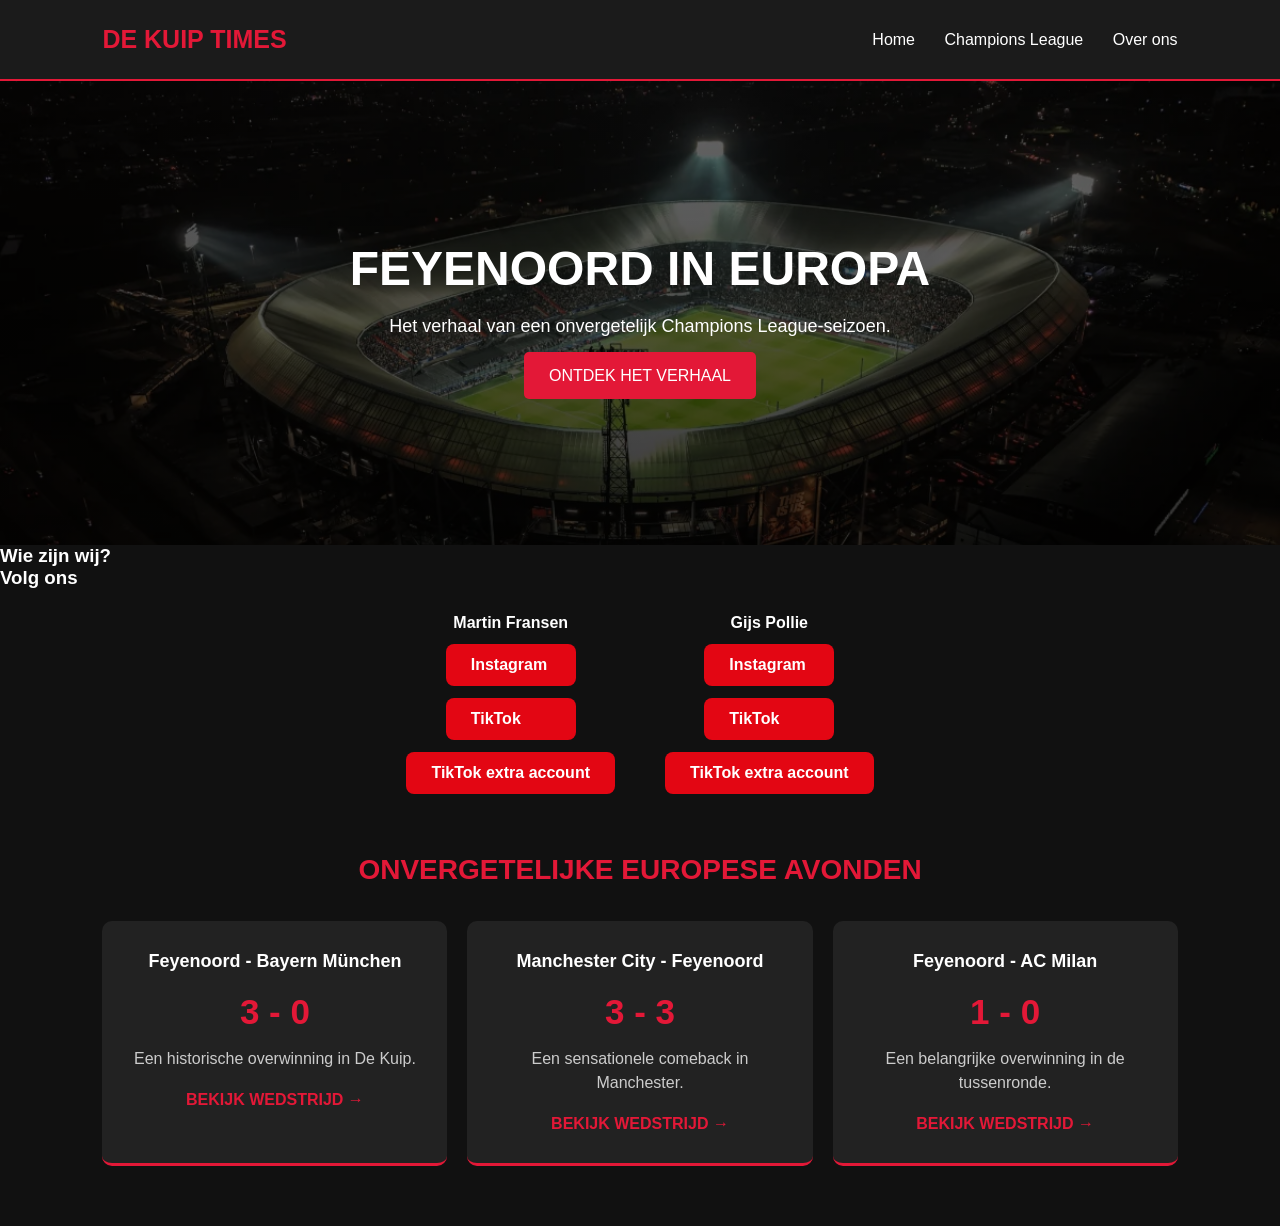
==== index.html @ 005e2bc6 "Add files via upload" ====
<!DOCTYPE html>
<html lang="nl">
<head>
    <meta charset="UTF-8">
    <meta name="viewport" content="width=device-width, initial-scale=1.0">
    <title>De Kuip Times</title>
    <link rel="stylesheet" href="style.css">
</head>
<body>

    <header>
        <h2>DE KUIP TIMES</h2>

        <nav>
            <a href="#">Home</a>
            <a href="#ucl">Champions League</a>
            <a href="#over">Over ons</a>
        </nav>
    </header>

    <main>
        <section class="hero">
            <h1>FEYENOORD IN EUROPA</h1>
            <p>Het verhaal van een onvergetelijk Champions League-seizoen.</p>
            <a class="button" href="#ucl">ONTDEK HET VERHAAL</a>
        </section>
<h3>Wie zijn wij?</h3>

<div class="team-container">



</div>
<h3>Volg ons</h3>

<div class="socials">
    <div class="social-person">
        <h4>Martin Fransen</h4>
        <a href=https://www.instagram.com/m.f0168/ target="_blank">Instagram</a>
        <a href=https://www.tiktok.com/@martinn.0168>TikTok</a>
   <a href=https://www.tiktok.com/@mrtn.ftbl target="_blank">TikTok extra account</a>
    </div>


    <div class="social-person">
        <h4>Gijs Pollie</h4>
        <a href=https://www.instagram.com/gijspollie_2011/ target="_blank">Instagram</a>
        <a href=https://www.tiktok.com/@gijspollie2011 target="_blank">TikTok</a>
    <a href=https://www.tiktok.com/@t.watanabe010 target="_blank">TikTok extra account</a>
    </div>
</div>
 
</section>
        
<section id="ucl" class="matches">

    <h2>ONVERGETELIJKE EUROPESE AVONDEN</h2>

   
<div class="match-container">

    <a href="bayern.html" class="match-card">
        <h3>Feyenoord - Bayern München</h3>
        <div class="score">3 - 0</div>
        <p>Een historische overwinning in De Kuip.</p>
        <span>BEKIJK WEDSTRIJD →</span>
    </a>

    <a href="manchester-city.html" class="match-card">
        <h3>Manchester City - Feyenoord</h3>
        <div class="score">3 - 3</div>
        <p>Een sensationele comeback in Manchester.</p>
        <span>BEKIJK WEDSTRIJD →</span>
    </a>

    <a href="ac-milan.html" class="match-card">
        <h3>Feyenoord - AC Milan</h3>
        <div class="score">1 - 0</div>
        <p>Een belangrijke overwinning in de tussenronde.</p>
        <span>BEKIJK WEDSTRIJD →</span>
    </a>

</div>


    </div>

</section>


</body>
</html>
---- style.css ----
* {
    margin: 0;
    padding: 0;
    box-sizing: border-box;
}

body {
    background-color: #111;
    color: white;
    font-family: Arial, sans-serif;
}

header {
    background-color: #1b1b1b;
    padding: 25px 8%;
    display: flex;
    justify-content: space-between;
    align-items: center;
    border-bottom: 2px solid #e31837;
}

header h2 {
    color: #e31837;
    font-size: 25px;
}

nav a {
    color: white;
    text-decoration: none;
    margin-left: 25px;
}

nav a:hover {
    color: #e31837;
}



.hero {
    text-align: center;
    padding: 160px 20px;

    background-image:
        linear-gradient(rgba(0, 0, 0, 0.55), rgba(0, 0, 0, 0.75)),
        url("dekuip.jpg");

    background-size: cover;
    background-position: center;
    background-repeat: no-repeat;
}



.hero h1 {
    font-size: 48px;
    margin-bottom: 20px;
}

.hero p {
    font-size: 18px;
    margin-bottom: 30px;
}

.button {
    background-color: #e31837;
    color: white;
    padding: 15px 25px;
    text-decoration: none;
    border-radius: 5px;
}

.button:hover {
    background-color: #a90e27;
}

.intro {
    text-align: center;
    padding: 70px 20px;
}

.intro h2 {
    color: #e31837;
    margin-bottom: 20px;
}

.intro p {
    max-width: 600px;
    margin: auto;
    line-height: 1.7;
}


.matches {
    padding: 60px 8%;
    text-align: center;
}

.matches h2 {
    color: #e31837;
    margin-bottom: 35px;
    font-size: 28px;
}

.match-container {
    display: flex;
    gap: 20px;
    justify-content: center;
}

.match-card {
    background-color: #222;
    padding: 30px 20px;
    border-radius: 10px;
    flex: 1;
    border-bottom: 3px solid #e31837;
}

.match-card h3 {
    font-size: 18px;
    margin-bottom: 20px;
}

.score {
    font-size: 35px;
    font-weight: bold;
    color: #e31837;
    margin-bottom: 15px;
}

.match-card p {
    color: #ccc;
    line-height: 1.5;
}

/* CHAMPIONS LEAGUE PAGINA */

.ucl-hero {
    text-align: center;
    padding: 120px 20px;
    background-image:
        linear-gradient(rgba(0,0,0,0.55), rgba(0,0,0,0.8)),
        url("dekuip.jpg");
    background-size: cover;
    background-position: center;
}

.ucl-hero h1 {
    font-size: 48px;
    color: white;
    margin-bottom: 15px;
}

.ucl-hero p {
    font-size: 20px;
    color: #ddd;
}

.ucl-content {
    max-width: 900px;
    margin: auto;
    padding: 60px 25px;
}

.ucl-content h2 {
    color: #e31837;
    font-size: 27px;
    margin-top: 45px;
    margin-bottom: 18px;
}

.ucl-content p {
    color: #ddd;
    font-size: 17px;
    line-height: 1.9;
    margin-bottom: 25px;
}
.match-card {
    text-decoration: none;
    color: white;
    display: block;
    transition: 0.3s;
}

.match-card:hover {
    transform: translateY(-8px);
    background-color: #303030;
}

.match-card span {
    display: inline-block;
    color: #e31837;
    margin-top: 20px;
    font-weight: bold;
}
.article-image {
    width: 100%;
    max-height: 450px;
    object-fit: cover;
    border-radius: 10px;
    margin: 25px 0;
}
.socials {
    display: flex;
    justify-content: center;
    gap: 50px;
    flex-wrap: wrap;
    margin-top: 25px;
}

.social-person {
    display: flex;
    flex-direction: column;
    gap: 12px;
    align-items: center;
}

.social-person h4 {
    color: white;
}

.social-person a {
    color: white;
    background: #e30613;
    padding: 10px 20px;
    border-radius: 6px;
    text-decoration: none;
}.social-person a {
    color: white;
    background: #e30613;
    padding: 12px 25px;
    border-radius: 8px;
    text-decoration: none;
    font-weight: bold;
    transition: 0.3s;
    min-width: 130px;
}

.social-person a:hover {
    background: white;
    color: #e30613;
    transform: translateY(-3px);
    box-shadow: 0 4px 12px rgba(227, 6, 19, 0.3);
}
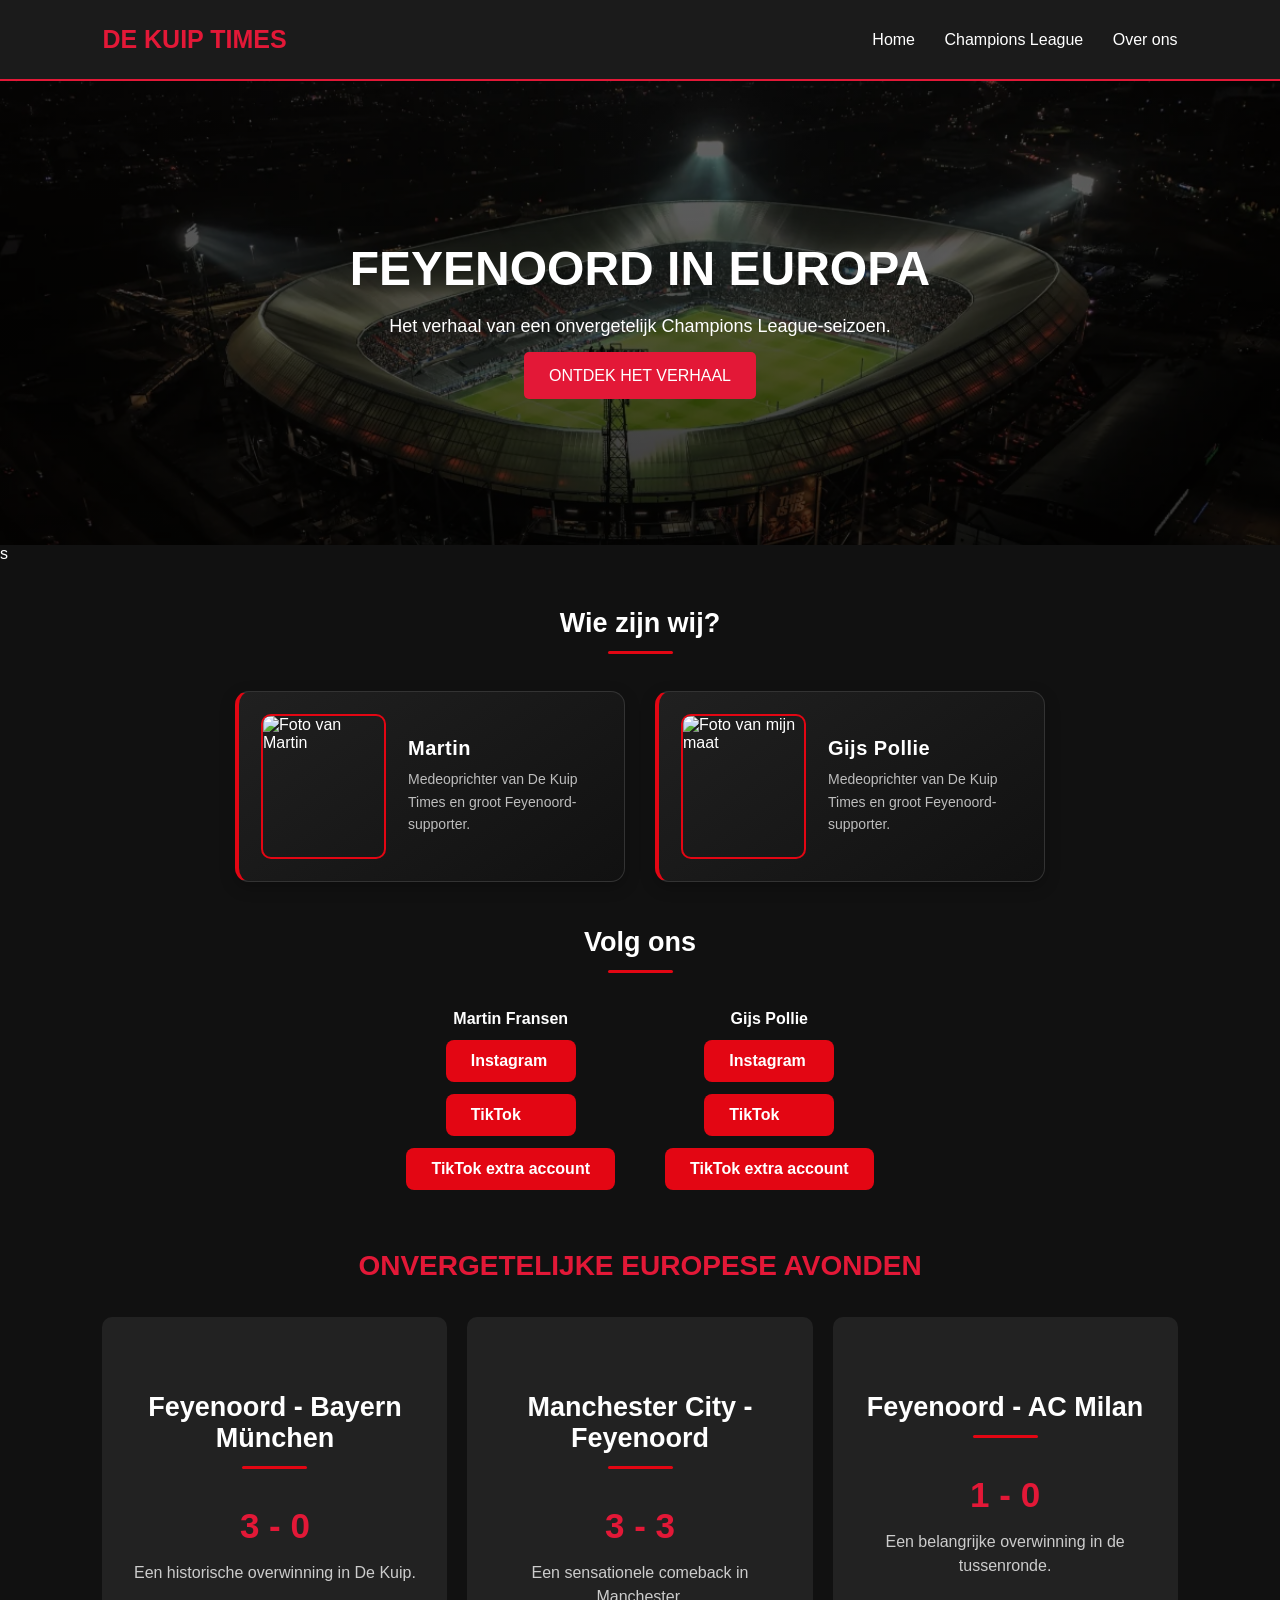
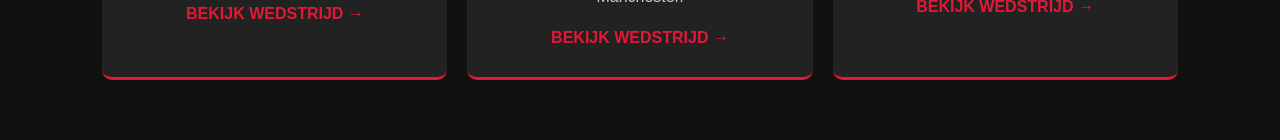
==== commit a5ac7e9f: "Add files via upload" ====
--- a/index.html
+++ b/index.html
@@ -25,9 +25,34 @@
             <p>Het verhaal van een onvergetelijk Champions League-seizoen.</p>
             <a class="button" href="#ucl">ONTDEK HET VERHAAL</a>
         </section>
+s
+
+
+
+
 <h3>Wie zijn wij?</h3>
 
 <div class="team-container">
+
+    <div class="team-card">
+        <img src="images/FotoMartin.jpg" alt="Foto van Martin">
+
+        <div class="team-info">
+            <h4>Martin</h4>
+            <p>Medeoprichter van De Kuip Times en groot Feyenoord-supporter.</p>
+        </div>
+    </div>
+
+    <div class="team-card">
+        <img src="images/Gijs.jpg" alt="Foto van mijn maat">
+
+        <div class="team-info">
+            <h4>Gijs Pollie</h4>
+            <p>Medeoprichter van De Kuip Times en groot Feyenoord-supporter.</p>
+        </div>
+    </div>
+
+</div>
 
 
 
--- a/style.css
+++ b/style.css
@@ -241,4 +241,161 @@
     color: #e30613;
     transform: translateY(-3px);
     box-shadow: 0 4px 12px rgba(227, 6, 19, 0.3);
-}+}
+.tiktok-section {
+    max-width: 850px;
+    margin: 45px auto;
+    padding: 30px 20px;
+    background: #181818;
+    border: 1px solid #333;
+    border-top: 3px solid #e30613;
+    border-radius: 12px;
+    text-align: center;
+}
+
+.tiktok-section h2 {
+    color: white;
+    font-size: 26px;
+    margin-bottom: 10px;
+}
+
+.tiktok-description {
+    color: #aaa;
+    margin-bottom: 25px;
+    line-height: 1.6;
+}
+
+.video-container {
+    display: flex;
+    justify-content: center;
+    overflow: hidden;
+}
+
+.video-container blockquote {
+    margin: 0 auto !important;
+}
+
+.tiktok-link {
+    display: inline-block;
+    margin-top: 20px;
+    padding: 11px 22px;
+    background: #e30613;
+    color: white;
+    text-decoration: none;
+    font-weight: bold;
+    border-radius: 6px;
+    transition: 0.3s;
+}
+
+.tiktok-link:hover {
+    background: white;
+    color: #e30613;
+}
+
+
+/* PROFIELKAARTEN - OVER ONS */
+
+.team-container {
+    display: flex;
+    justify-content: center;
+    align-items: stretch;
+    gap: 30px;
+    flex-wrap: wrap;
+    margin: 40px auto;
+    max-width: 950px;
+}
+
+.team-card {
+    display: flex;
+    align-items: center;
+    gap: 22px;
+    background: linear-gradient(145deg, #202020, #111111);
+    border: 1px solid #333;
+    border-left: 4px solid #e30613;
+    border-radius: 14px;
+    padding: 22px;
+    width: 390px;
+    max-width: 100%;
+    text-align: left;
+    transition: all 0.3s ease;
+    box-shadow: 0 5px 15px rgba(0, 0, 0, 0.25);
+}
+
+.team-card:hover {
+    transform: translateY(-6px);
+    border-color: #e30613;
+    box-shadow: 0 10px 25px rgba(227, 6, 19, 0.18);
+}
+
+.team-card img {
+    width: 125px;
+    height: 145px;
+    object-fit: cover;
+    border-radius: 10px;
+    border: 2px solid #e30613;
+    flex-shrink: 0;
+}
+
+.team-info {
+    display: flex;
+    flex-direction: column;
+    gap: 8px;
+}
+
+.team-info h4 {
+    color: white;
+    font-size: 20px;
+    margin: 0;
+    letter-spacing: 0.5px;
+}
+
+.team-info p {
+    color: #bdbdbd;
+    font-size: 14px;
+    line-height: 1.6;
+    margin: 0;
+}
+
+/* MOBIELE WEERGAVE */
+
+@media (max-width: 600px) {
+    .team-card {
+        width: 100%;
+        padding: 15px;
+        gap: 15px;
+    }
+
+    .team-card img {
+        width: 100px;
+        height: 120px;
+    }
+}
+
+
+/* STYLING KOPJES OVER ONS */
+
+.team-container,
+.socials {
+    margin-top: 25px;
+}
+
+h3 {
+    color: white !important;
+    text-align: center !important;
+    font-size: 27px !important;
+    font-weight: bold;
+    margin: 45px 0 25px !important;
+    padding-bottom: 12px;
+    position: relative;
+}
+
+h3::after {
+    content: "";
+    display: block;
+    width: 65px;
+    height: 3px;
+    background: #e30613;
+    margin: 12px auto 0;
+    border-radius: 5px;
+}
+
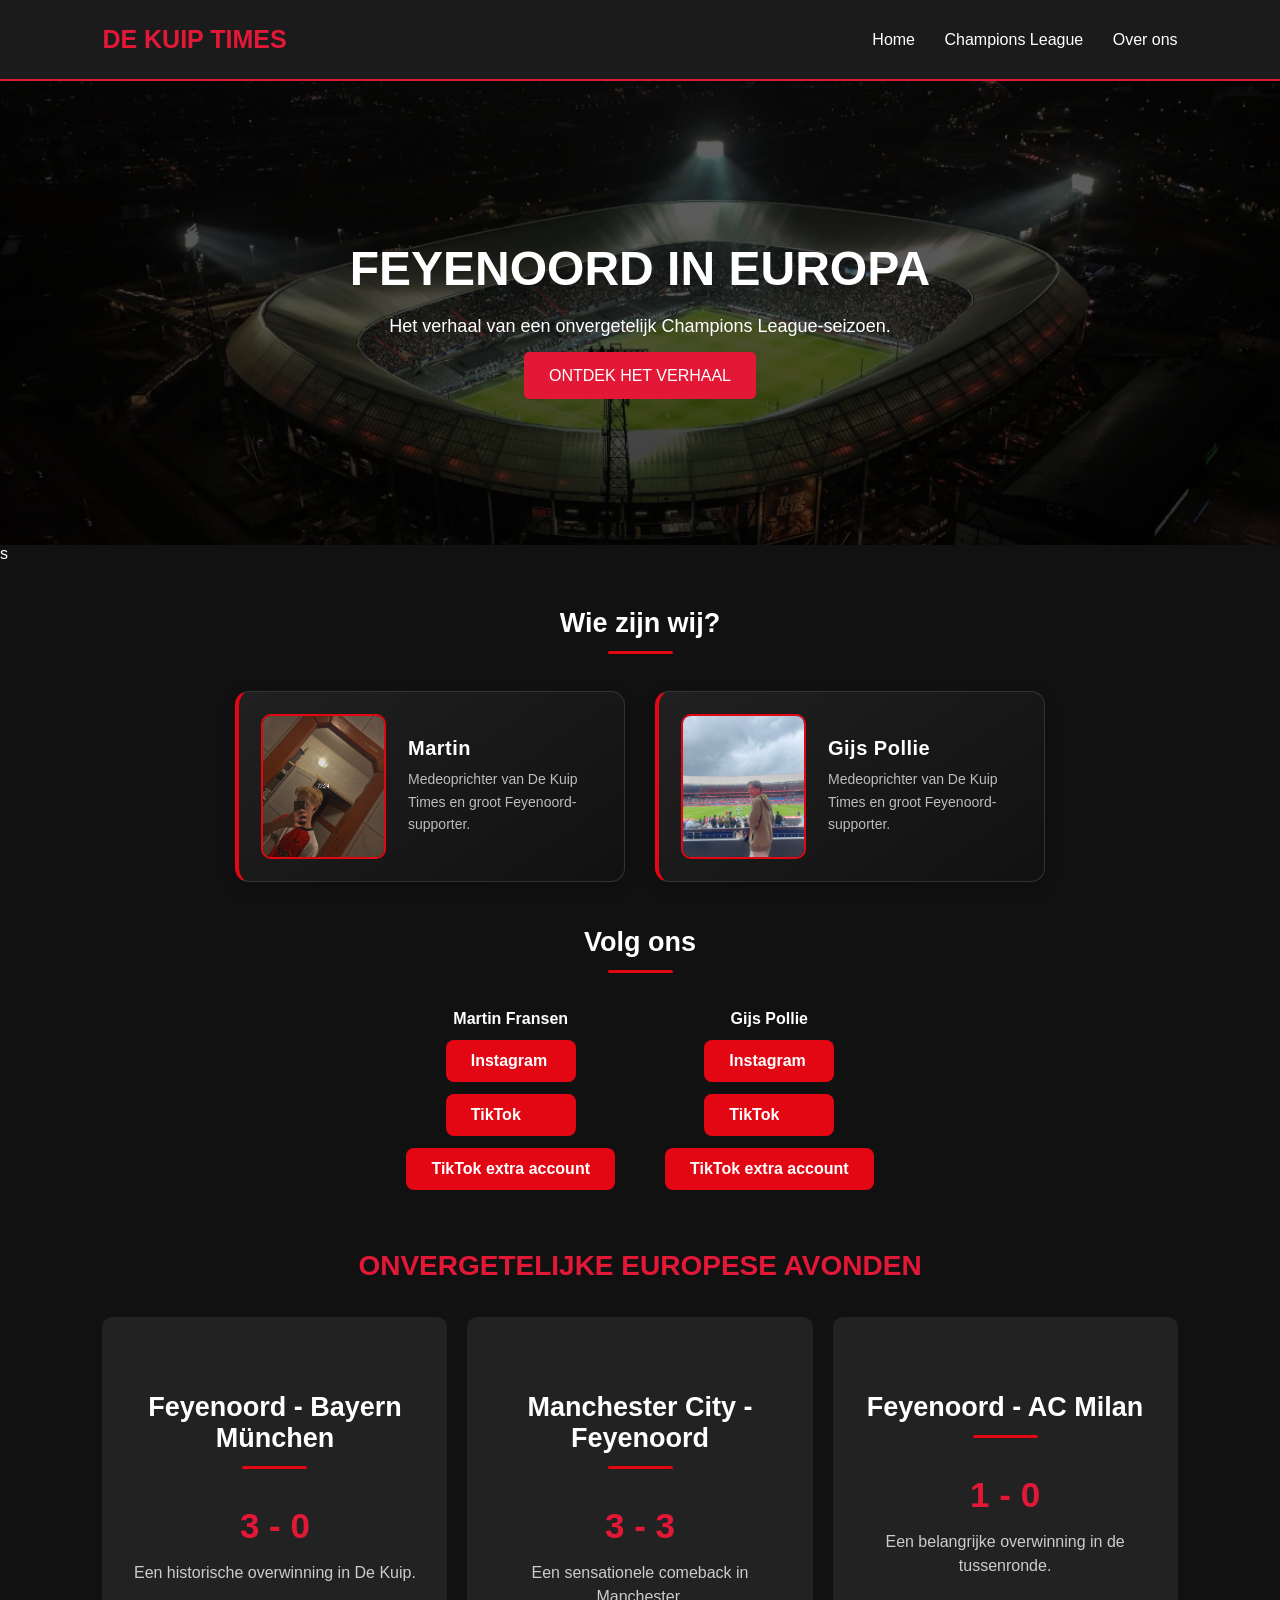
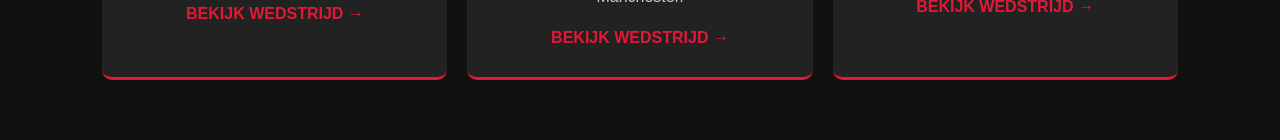
==== commit 6b9a6ca2: "Add files via upload" ====
--- a/index.html
+++ b/index.html
@@ -35,8 +35,7 @@
 <div class="team-container">
 
     <div class="team-card">
-        <img src="images/FotoMartin.jpg" alt="Foto van Martin">
-
+       <img src="FotoMartin.jpg" alt="Foto van Martin">
         <div class="team-info">
             <h4>Martin</h4>
             <p>Medeoprichter van De Kuip Times en groot Feyenoord-supporter.</p>
@@ -44,8 +43,7 @@
     </div>
 
     <div class="team-card">
-        <img src="images/Gijs.jpg" alt="Foto van mijn maat">
-
+       <img src="Gijs.jpg" alt="Foto van Gijs">
         <div class="team-info">
             <h4>Gijs Pollie</h4>
             <p>Medeoprichter van De Kuip Times en groot Feyenoord-supporter.</p>
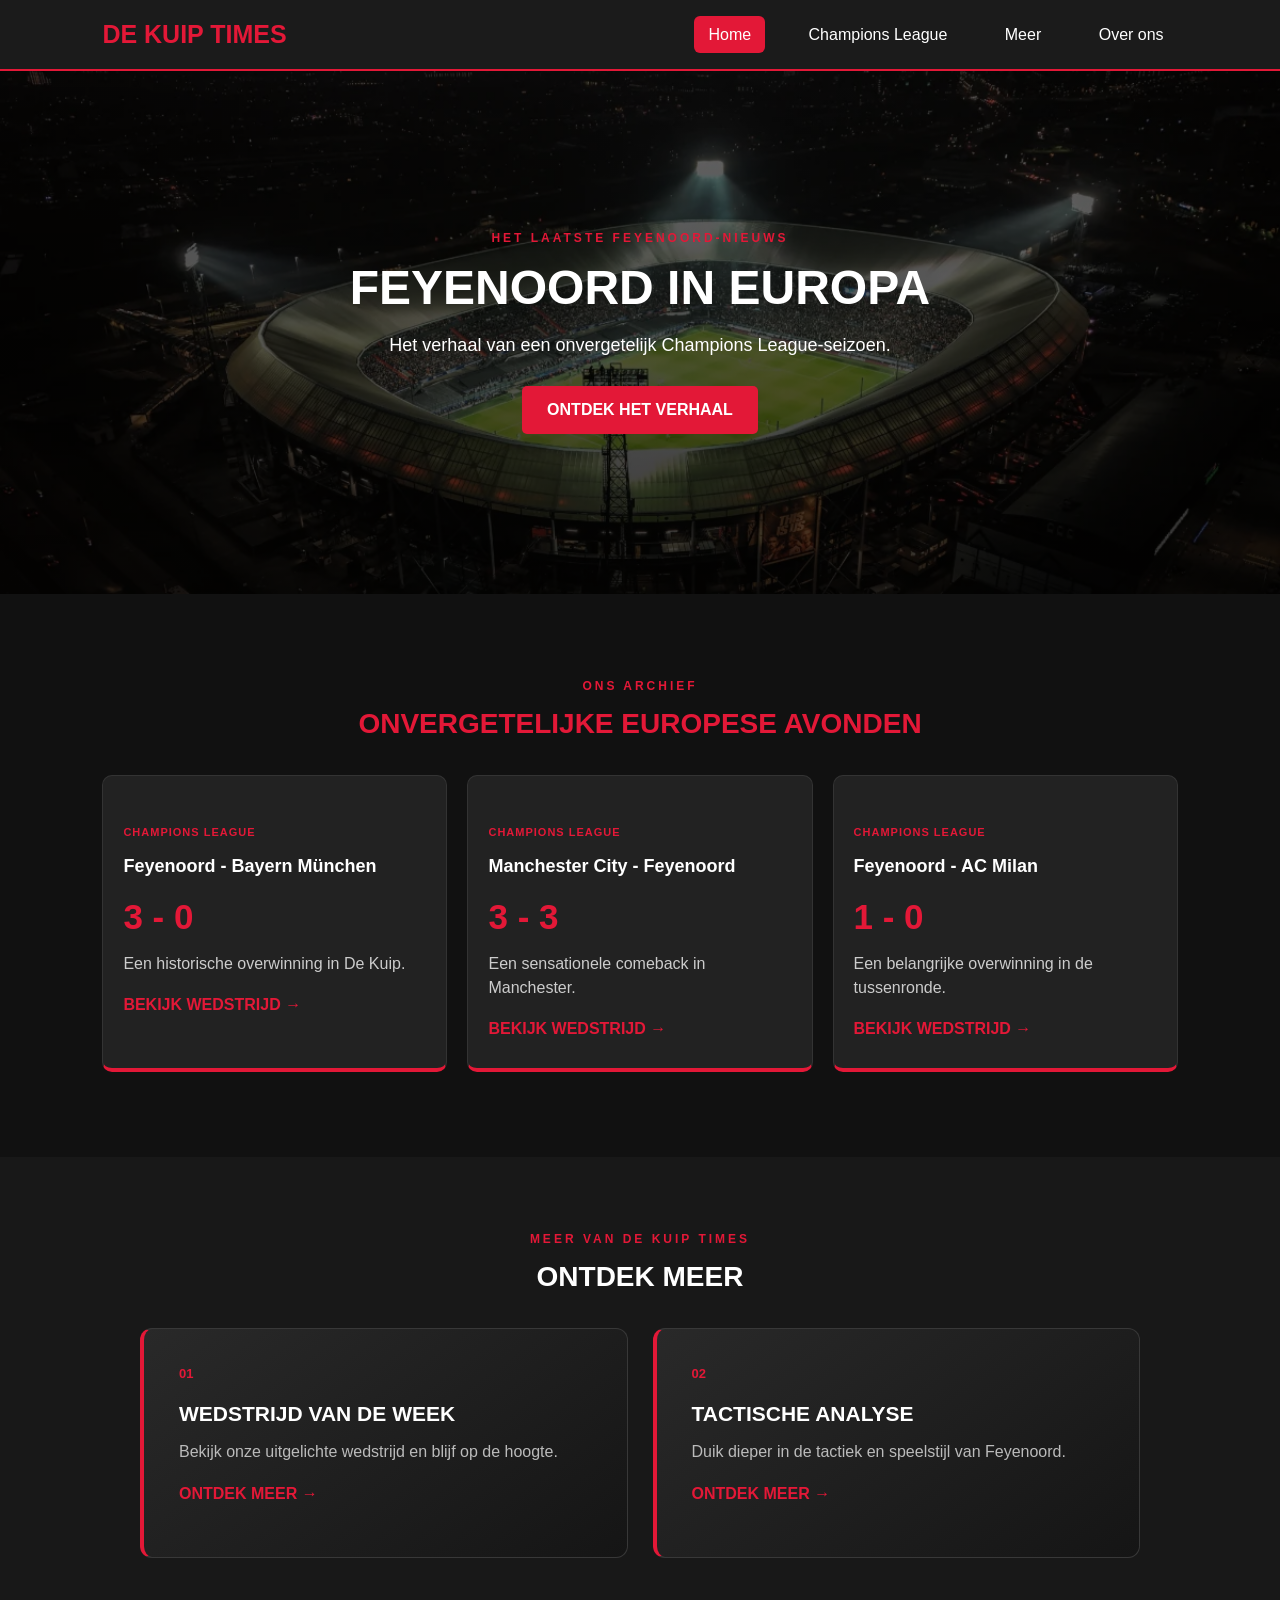
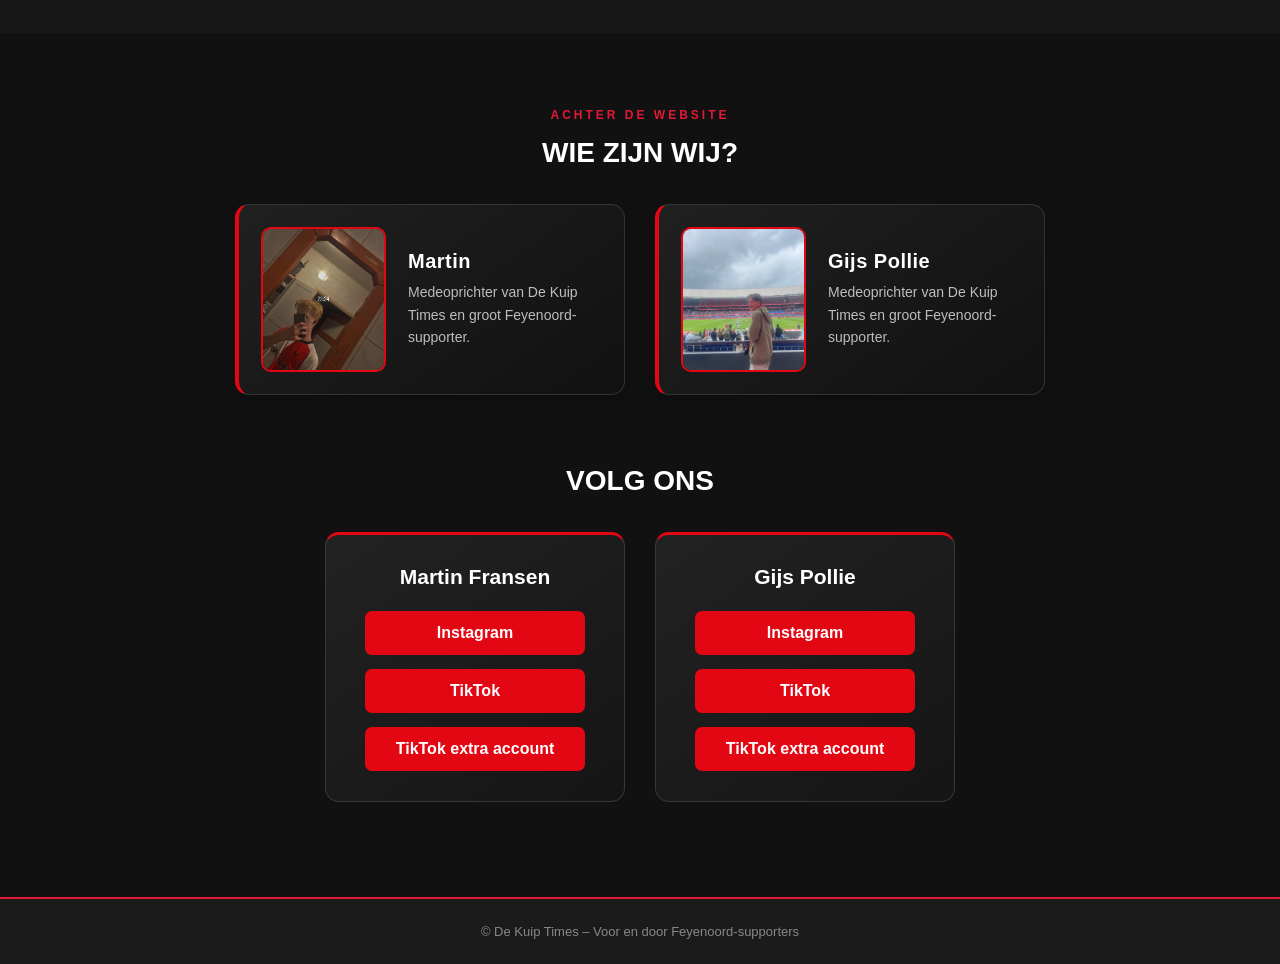
==== commit 5629ca04: "Add files via upload" ====
--- a/index.html
+++ b/index.html
@@ -9,109 +9,135 @@
 </head>
 <body>
 
-    <header>
-        <h2>DE KUIP TIMES</h2>
+<header>
+    <h2>DE KUIP TIMES</h2>
+    <nav>
+        <a href="#" class="active">Home</a>
+        <a href="#ucl">Champions League</a>
+        <a href="#extra">Meer</a>
+        <a href="#over">Over ons</a>
+    </nav>
+</header>
 
-        <nav>
-            <a href="#">Home</a>
-            <a href="#ucl">Champions League</a>
-            <a href="#over">Over ons</a>
-        </nav>
-    </header>
+<main>
 
-    <main>
-        <section class="hero">
-            <h1>FEYENOORD IN EUROPA</h1>
-            <p>Het verhaal van een onvergetelijk Champions League-seizoen.</p>
-            <a class="button" href="#ucl">ONTDEK HET VERHAAL</a>
-        </section>
-s
+    <!-- HERO -->
+    <section class="hero">
+        <span class="hero-label">HET LAATSTE FEYENOORD-NIEUWS</span>
+        <h1>FEYENOORD IN EUROPA</h1>
+        <p>Het verhaal van een onvergetelijk Champions League-seizoen.</p>
+        <a class="button" href="#ucl">ONTDEK HET VERHAAL</a>
+    </section>
 
+    <!-- WEDSTRIJDEN -->
+    <section id="ucl" class="matches">
+        <p class="section-label">ONS ARCHIEF</p>
+        <h2>ONVERGETELIJKE EUROPESE AVONDEN</h2>
 
+        <div class="match-container">
 
+            <a href="bayern.html" class="match-card">
+                <span class="match-tag">CHAMPIONS LEAGUE</span>
+                <h3>Feyenoord - Bayern München</h3>
+                <div class="score">3 - 0</div>
+                <p>Een historische overwinning in De Kuip.</p>
+                <span class="card-link">BEKIJK WEDSTRIJD →</span>
+            </a>
 
-<h3>Wie zijn wij?</h3>
+            <a href="manchester-city.html" class="match-card">
+                <span class="match-tag">CHAMPIONS LEAGUE</span>
+                <h3>Manchester City - Feyenoord</h3>
+                <div class="score">3 - 3</div>
+                <p>Een sensationele comeback in Manchester.</p>
+                <span class="card-link">BEKIJK WEDSTRIJD →</span>
+            </a>
 
-<div class="team-container">
+            <a href="ac-milan.html" class="match-card">
+                <span class="match-tag">CHAMPIONS LEAGUE</span>
+                <h3>Feyenoord - AC Milan</h3>
+                <div class="score">1 - 0</div>
+                <p>Een belangrijke overwinning in de tussenronde.</p>
+                <span class="card-link">BEKIJK WEDSTRIJD →</span>
+            </a>
 
-    <div class="team-card">
-       <img src="FotoMartin.jpg" alt="Foto van Martin">
-        <div class="team-info">
-            <h4>Martin</h4>
-            <p>Medeoprichter van De Kuip Times en groot Feyenoord-supporter.</p>
         </div>
-    </div>
+    </section>
 
-    <div class="team-card">
-       <img src="Gijs.jpg" alt="Foto van Gijs">
-        <div class="team-info">
-            <h4>Gijs Pollie</h4>
-            <p>Medeoprichter van De Kuip Times en groot Feyenoord-supporter.</p>
+    <!-- EXTRA ONDERDELEN -->
+    <section id="extra" class="extra-section">
+        <p class="section-label">MEER VAN DE KUIP TIMES</p>
+        <h2>ONTDEK MEER</h2>
+
+        <div class="feature-container">
+
+            <a href="wedstrijd.html" class="feature-card">
+                <span class="feature-number">01</span>
+                <h3>WEDSTRIJD VAN DE WEEK</h3>
+                <p>Bekijk onze uitgelichte wedstrijd en blijf op de hoogte.</p>
+                <span class="card-link">ONTDEK MEER →</span>
+            </a>
+
+            <a href="analyse.html" class="feature-card">
+                <span class="feature-number">02</span>
+                <h3>TACTISCHE ANALYSE</h3>
+                <p>Duik dieper in de tactiek en speelstijl van Feyenoord.</p>
+                <span class="card-link">ONTDEK MEER →</span>
+            </a>
+
         </div>
-    </div>
+    </section>
 
-</div>
+    <!-- OVER ONS -->
+    <section id="over" class="about-section">
+        <p class="section-label">ACHTER DE WEBSITE</p>
+        <h2>WIE ZIJN WIJ?</h2>
 
+        <div class="team-container">
 
+            <div class="team-card">
+                <img src="FotoMartin.jpg" alt="Foto van Martin">
+                <div class="team-info">
+                    <h4>Martin</h4>
+                    <p>Medeoprichter van De Kuip Times en groot Feyenoord-supporter.</p>
+                </div>
+            </div>
 
-</div>
-<h3>Volg ons</h3>
+            <div class="team-card">
+                <img src="Gijs.jpg" alt="Foto van Gijs">
+                <div class="team-info">
+                    <h4>Gijs Pollie</h4>
+                    <p>Medeoprichter van De Kuip Times en groot Feyenoord-supporter.</p>
+                </div>
+            </div>
 
-<div class="socials">
-    <div class="social-person">
-        <h4>Martin Fransen</h4>
-        <a href=https://www.instagram.com/m.f0168/ target="_blank">Instagram</a>
-        <a href=https://www.tiktok.com/@martinn.0168>TikTok</a>
-   <a href=https://www.tiktok.com/@mrtn.ftbl target="_blank">TikTok extra account</a>
-    </div>
+        </div>
 
+        <h2 class="social-heading">VOLG ONS</h2>
 
-    <div class="social-person">
-        <h4>Gijs Pollie</h4>
-        <a href=https://www.instagram.com/gijspollie_2011/ target="_blank">Instagram</a>
-        <a href=https://www.tiktok.com/@gijspollie2011 target="_blank">TikTok</a>
-    <a href=https://www.tiktok.com/@t.watanabe010 target="_blank">TikTok extra account</a>
-    </div>
-</div>
- 
-</section>
-        
-<section id="ucl" class="matches">
+        <div class="socials">
 
-    <h2>ONVERGETELIJKE EUROPESE AVONDEN</h2>
+            <div class="social-person">
+                <h4>Martin Fransen</h4>
+                <a href="https://www.instagram.com/m.f0168/" target="_blank" rel="noopener">Instagram</a>
+                <a href="https://www.tiktok.com/@martinn.0168" target="_blank" rel="noopener">TikTok</a>
+                <a href="https://www.tiktok.com/@mrtn.ftbl" target="_blank" rel="noopener">TikTok extra account</a>
+            </div>
 
-   
-<div class="match-container">
+            <div class="social-person">
+                <h4>Gijs Pollie</h4>
+                <a href="https://www.instagram.com/gijspollie_2011/" target="_blank" rel="noopener">Instagram</a>
+                <a href="https://www.tiktok.com/@gijspollie2011" target="_blank" rel="noopener">TikTok</a>
+                <a href="https://www.tiktok.com/@t.watanabe010" target="_blank" rel="noopener">TikTok extra account</a>
+            </div>
 
-    <a href="bayern.html" class="match-card">
-        <h3>Feyenoord - Bayern München</h3>
-        <div class="score">3 - 0</div>
-        <p>Een historische overwinning in De Kuip.</p>
-        <span>BEKIJK WEDSTRIJD →</span>
-    </a>
+        </div>
+    </section>
 
-    <a href="manchester-city.html" class="match-card">
-        <h3>Manchester City - Feyenoord</h3>
-        <div class="score">3 - 3</div>
-        <p>Een sensationele comeback in Manchester.</p>
-        <span>BEKIJK WEDSTRIJD →</span>
-    </a>
+</main>
 
-    <a href="ac-milan.html" class="match-card">
-        <h3>Feyenoord - AC Milan</h3>
-        <div class="score">1 - 0</div>
-        <p>Een belangrijke overwinning in de tussenronde.</p>
-        <span>BEKIJK WEDSTRIJD →</span>
-    </a>
-
-</div>
-
-
-    </div>
-
-</section>
-
+<footer>
+    <p>© De Kuip Times – Voor en door Feyenoord-supporters</p>
+</footer>
 
 </body>
 </html>
-
--- a/style.css
+++ b/style.css
@@ -370,32 +370,558 @@
         height: 120px;
     }
 }
-
-
-/* STYLING KOPJES OVER ONS */
-
-.team-container,
+.santi-card {
+    display: flex;
+    align-items: center;
+    gap: 15px;
+    max-width: 430px;
+    margin: 30px auto;
+    padding: 15px;
+    background: #181818;
+    border: 1px solid #333;
+    border-left: 4px solid #e30613;
+    border-radius: 12px;
+    cursor: pointer;
+}
+
+.santi-card img {
+    width: 85px;
+    height: 85px;
+    object-fit: cover;
+    border-radius: 9px;
+}
+
+.santi-info {
+    flex: 1;
+}
+
+.santi-info h3 {
+    color: white;
+    margin: 0 0 5px;
+}
+
+.santi-info p {
+    color: #aaa;
+    margin: 0 0 10px;
+}
+
+.santi-info audio {
+    width: 100%;
+    height: 35px;
+}
+
+.santi-popup {
+    display: none;
+    position: fixed;
+    inset: 0;
+    background: rgba(0,0,0,0.85);
+    z-index: 9999;
+    justify-content: center;
+    align-items: center;
+}
+
+.santi-popup-content {
+    position: relative;
+    background: #181818;
+    padding: 20px;
+    border: 2px solid #e30613;
+    border-radius: 12px;
+    text-align: center;
+    max-width: 320px;
+    width: 85%;
+}
+
+.santi-popup-content img {
+    width: 100%;
+    border-radius: 8px;
+}
+
+.santi-popup-content h3 {
+    color: white;
+}
+
+.santi-popup-content p {
+    color: #e30613;
+}
+
+.santi-close {
+    position: absolute;
+    top: 5px;
+    right: 12px;
+    color: white;
+    font-size: 30px;
+    cursor: pointer;
+}
+.stats-section {
+    max-width: 850px;
+    margin: 50px auto;
+    padding: 25px;
+    background: #181818;
+    border: 1px solid #333;
+    border-top: 3px solid #e30613;
+    border-radius: 12px;
+    text-align: center;
+}
+
+.stats-section h2 {
+    color: white;
+    font-size: 26px;
+    margin-bottom: 8px;
+}
+
+.stats-subtitle {
+    color: #aaa;
+    margin-bottom: 25px;
+}
+
+.stats-images {
+    display: flex;
+    flex-direction: column;
+    align-items: center;
+    gap: 20px;
+}
+
+.stats-images img {
+    width: 100%;
+    max-width: 650px;
+    height: auto;
+    border-radius: 10px;
+    border: 1px solid #444;
+}
+
+.stats-source {
+    color: #777;
+    font-size: 12px;
+    margin-top: 18px;
+}
+/* Pagina's: Wedstrijd van de week en Tactische analyse */
+
+.coming-soon {
+    max-width: 900px;
+    margin: 100px auto;
+    padding: 60px 20px;
+    text-align: center;
+    background: #181818;
+    border-top: 4px solid #e30613;
+    border-radius: 12px;
+}
+
+.coming-soon h2 {
+    color: #e30613;
+    font-size: 32px;
+    margin-bottom: 20px;
+}
+
+.coming-soon p {
+    color: #ccc;
+    font-size: 18px;
+    margin-bottom: 30px;
+}
+
+.back-button {
+    display: inline-block;
+    background: #e30613;
+    color: white;
+    padding: 12px 25px;
+    border-radius: 6px;
+    text-decoration: none;
+    font-weight: bold;
+    transition: 0.3s;
+}
+
+.back-button:hover {
+    background: #b90000;
+    transform: translateY(-2px);
+}
+
+/* NIEUWE HOMEPAGE VORMGEVING */
+
+html {
+    scroll-behavior: smooth;
+}
+
+header {
+    position: sticky;
+    top: 0;
+    z-index: 100;
+    padding: 20px 8%;
+}
+
+nav a {
+    padding: 10px 14px;
+    border-radius: 6px;
+    transition: 0.3s;
+}
+
+nav a:hover,
+nav a.active {
+    background: #e31837;
+    color: white;
+}
+
+.hero {
+    min-height: 460px;
+    display: flex;
+    flex-direction: column;
+    justify-content: center;
+    align-items: center;
+}
+
+.hero-label,
+.section-label {
+    color: #e31837;
+    font-size: 12px;
+    font-weight: bold;
+    letter-spacing: 3px;
+    margin-bottom: 15px;
+}
+
+.button {
+    display: inline-block;
+    font-weight: bold;
+    transition: 0.3s;
+}
+
+.button:hover {
+    transform: translateY(-4px);
+    box-shadow: 0 8px 20px rgba(227, 24, 55, 0.3);
+}
+
+.matches {
+    padding-top: 85px;
+    padding-bottom: 85px;
+}
+
+.match-container {
+    flex-wrap: wrap;
+}
+
+.match-card {
+    min-width: 240px;
+    border: 1px solid #333;
+    border-bottom: 4px solid #e31837;
+    text-align: left;
+}
+
+.match-tag {
+    display: inline-block;
+    color: #e31837;
+    font-size: 11px;
+    font-weight: bold;
+    letter-spacing: 1px;
+    margin-bottom: 18px;
+}
+
+.card-link {
+    display: inline-block;
+    color: #e31837;
+    font-weight: bold;
+    margin-top: 20px;
+    transition: 0.3s;
+}
+
+.match-card:hover .card-link,
+.feature-card:hover .card-link {
+    color: white;
+}
+
+/* NIEUWE KAARTEN */
+
+.extra-section {
+    padding: 75px 8%;
+    background: #181818;
+    text-align: center;
+}
+
+.extra-section h2,
+.about-section h2 {
+    color: white;
+    font-size: 28px;
+    margin-bottom: 35px;
+}
+
+.feature-container {
+    display: grid;
+    grid-template-columns: repeat(2, minmax(0, 1fr));
+    gap: 25px;
+    max-width: 1000px;
+    margin: auto;
+}
+
+.feature-card {
+    display: block;
+    text-align: left;
+    text-decoration: none;
+    color: white;
+    padding: 35px;
+    min-height: 230px;
+    background: linear-gradient(145deg, #292929, #151515);
+    border: 1px solid #383838;
+    border-left: 4px solid #e31837;
+    border-radius: 12px;
+    transition: 0.3s;
+}
+
+.feature-card:hover {
+    transform: translateY(-7px);
+    border-color: #e31837;
+    box-shadow: 0 10px 25px rgba(227, 24, 55, 0.15);
+}
+
+.feature-number {
+    color: #e31837;
+    font-size: 13px;
+    font-weight: bold;
+}
+
+.feature-card h3 {
+    margin: 20px 0 12px;
+    font-size: 21px;
+}
+
+.feature-card p {
+    color: #bbb;
+    line-height: 1.7;
+}
+
+/* OVER ONS */
+
+.about-section {
+    padding: 75px 8%;
+    text-align: center;
+}
+
+.about-section .team-container {
+    margin-top: 35px;
+}
+
+.social-heading {
+    margin-top: 70px;
+}
+
+footer {
+    background: #1b1b1b;
+    border-top: 2px solid #e31837;
+    text-align: center;
+    padding: 25px;
+    color: #888;
+    font-size: 13px;
+}
+
+/* MOBIELE WEERGAVE */
+
+@media (max-width: 700px) {
+    header {
+        flex-direction: column;
+        gap: 18px;
+        padding: 18px 12px;
+    }
+
+    nav {
+        display: flex;
+        flex-wrap: wrap;
+        justify-content: center;
+        gap: 5px;
+    }
+
+    nav a {
+        margin: 0;
+        font-size: 13px;
+    }
+
+    .hero {
+        padding: 100px 20px;
+    }
+
+    .hero h1 {
+        font-size: 34px;
+    }
+
+    .match-container {
+        flex-direction: column;
+    }
+
+    .feature-container {
+        grid-template-columns: 1fr;
+    }
+
+    .feature-card {
+        padding: 25px;
+    }
+
+    .extra-section,
+    .about-section {
+        padding: 55px 6%;
+    }
+}
+
+/* VERNIEUWDE SOCIAL MEDIA KAARTEN */
+
 .socials {
-    margin-top: 25px;
-}
-
-h3 {
-    color: white !important;
-    text-align: center !important;
-    font-size: 27px !important;
-    font-weight: bold;
-    margin: 45px 0 25px !important;
-    padding-bottom: 12px;
-    position: relative;
-}
-
-h3::after {
-    content: "";
+    display: flex;
+    justify-content: center;
+    align-items: stretch;
+    gap: 30px;
+    flex-wrap: wrap;
+    max-width: 750px;
+    margin: 35px auto 20px;
+}
+
+.social-person {
+    display: flex;
+    flex-direction: column;
+    align-items: center;
+    gap: 14px;
+    width: 300px;
+    padding: 30px 25px;
+    background: linear-gradient(145deg, #222, #151515);
+    border: 1px solid #383838;
+    border-top: 3px solid #e30613;
+    border-radius: 14px;
+    transition: 0.3s;
+}
+
+.social-person:hover {
+    transform: translateY(-6px);
+    border-color: #e30613;
+    box-shadow: 0 10px 25px rgba(227, 6, 19, 0.15);
+}
+
+.social-person h4 {
+    font-size: 21px;
+    margin-bottom: 8px;
+}
+
+.social-person a {
     display: block;
-    width: 65px;
-    height: 3px;
+    width: 100%;
+    max-width: 220px;
+    text-align: center;
+    color: white;
     background: #e30613;
-    margin: 12px auto 0;
-    border-radius: 5px;
-}
-
+    padding: 13px 15px;
+    border-radius: 7px;
+    text-decoration: none;
+    font-weight: bold;
+    transition: 0.25s;
+}
+
+.social-person a:hover {
+    background: white;
+    color: #e30613;
+    transform: scale(1.04);
+}
+
+@media (max-width: 600px) {
+    .social-person {
+        width: 100%;
+        max-width: 350px;
+    }
+}
+
+/* WEDSTRIJD VAN DE WEEK */
+
+.match-hero {
+    text-align: center;
+    padding: 100px 20px;
+    background:
+        linear-gradient(rgba(0,0,0,0.65), rgba(0,0,0,0.85)),
+        url("dekuip.jpg");
+    background-size: cover;
+    background-position: center;
+    border-bottom: 3px solid #e30613;
+}
+
+.match-hero h1 {
+    font-size: 42px;
+    margin: 20px 0;
+}
+
+.match-details {
+    display: flex;
+    justify-content: center;
+    flex-wrap: wrap;
+    gap: 15px;
+    margin: 30px 0;
+}
+
+.match-details span {
+    background: #e30613;
+    padding: 12px 20px;
+    border-radius: 6px;
+    font-weight: bold;
+}
+
+.match-competition {
+    color: #ccc;
+    letter-spacing: 3px;
+    font-weight: bold;
+}
+
+.match-article {
+    max-width: 850px;
+    margin: 50px auto;
+    padding: 20px;
+}
+
+.match-article h2 {
+    color: #e30613;
+    margin: 35px 0 15px;
+}
+
+.match-article p {
+    color: #ccc;
+    line-height: 1.8;
+    font-size: 16px;
+}
+
+.match-status {
+    margin: 50px 0 30px;
+    padding: 30px;
+    background: #1d1d1d;
+    border-left: 4px solid #e30613;
+    border-radius: 10px;
+}
+
+.match-status p {
+    color: #e30613;
+    font-weight: bold;
+    font-size: 12px;
+}
+
+.match-status h3 {
+    margin: 12px 0;
+}
+
+.match-status span {
+    color: #aaa;
+}
+
+@media (max-width: 600px) {
+    .match-hero h1 {
+        font-size: 30px;
+    }
+
+    .match-hero {
+        padding: 75px 15px;
+    }
+}
+/* Rustige datum en locatie op wedstrijdpagina's */
+.match-date {
+    margin-top: 22px;
+    color: white;
+    font-size: 16px;
+    font-weight: bold;
+    letter-spacing: 1.5px;
+}
+
+.match-location {
+    margin-top: 8px;
+    color: #cccccc;
+    font-size: 13px;
+    letter-spacing: 2px;
+}
+
+.match-competition {
+    margin-top: 18px;
+}
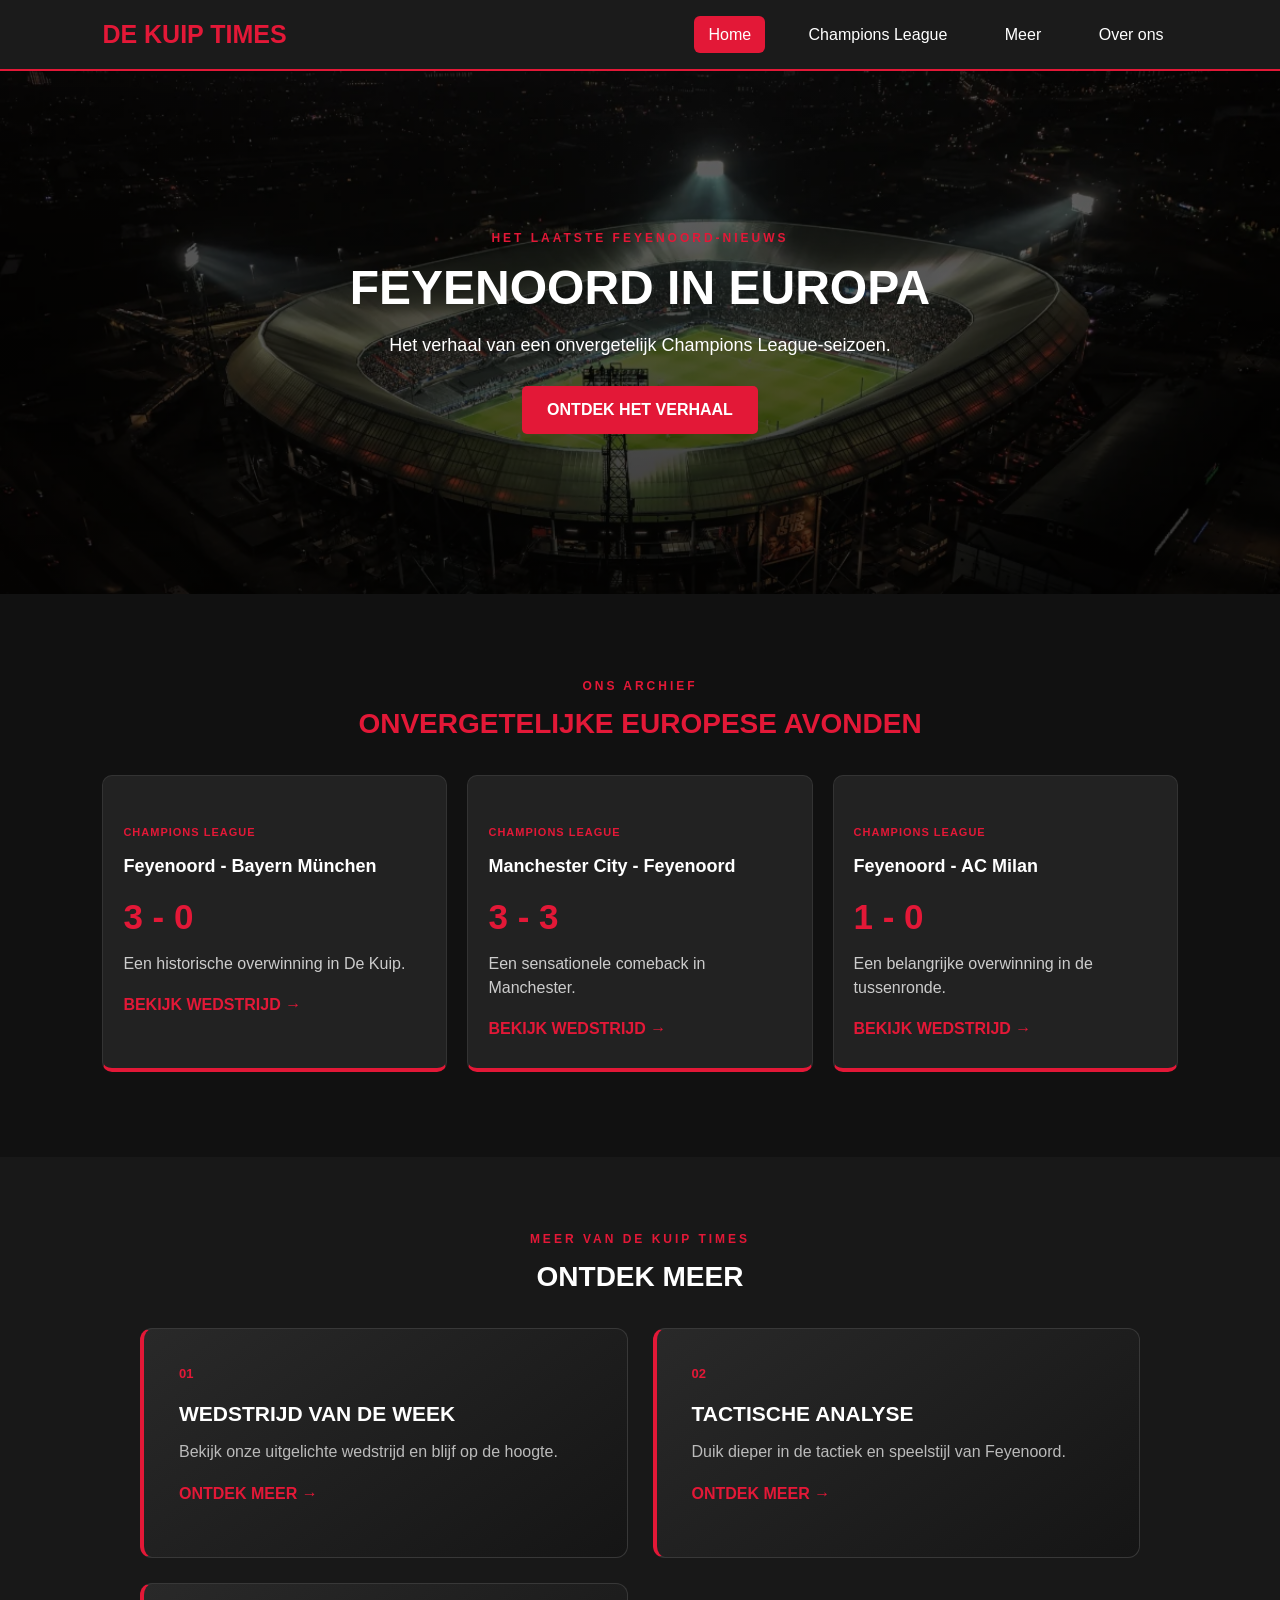
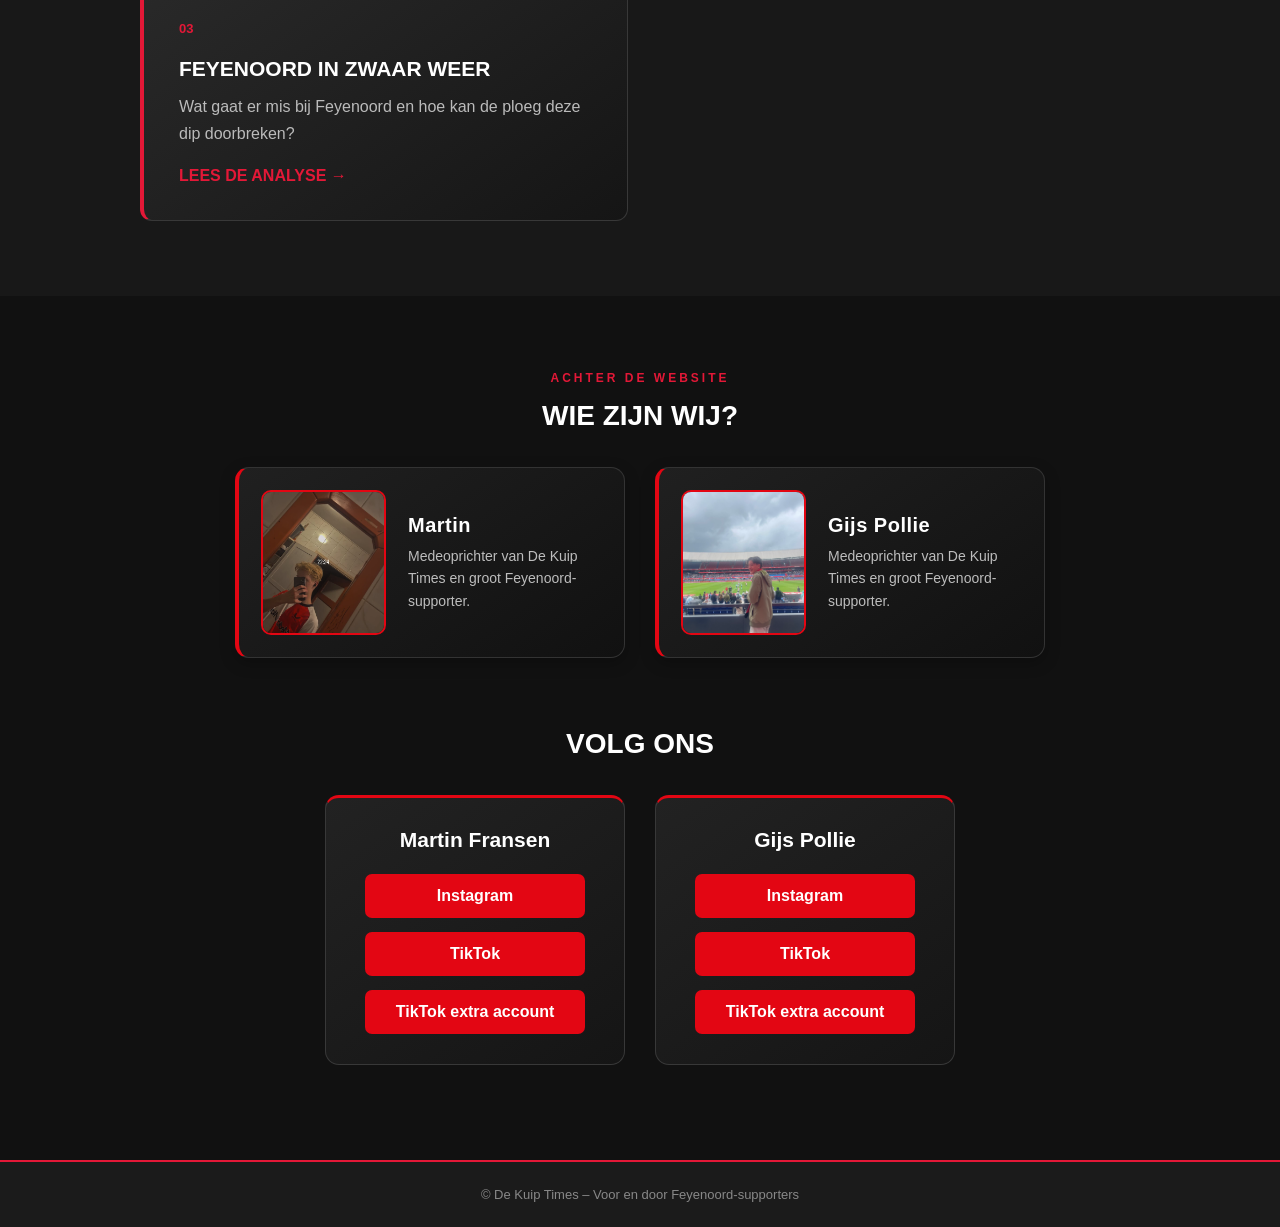
==== commit 746d55c8: "Add files via upload" ====
--- a/index.html
+++ b/index.html
@@ -1,11 +1,23 @@
+
 
 <!DOCTYPE html>
 <html lang="nl">
 <head>
     <meta charset="UTF-8">
     <meta name="viewport" content="width=device-width, initial-scale=1.0">
-    <title>De Kuip Times</title>
+
+    <title>De Kuip Times | Feyenoord Nieuws, Voorbeschouwingen en Analyses</title>
+
+    <meta name="description" content="De Kuip Times brengt Feyenoord-nieuws, wedstrijdvoorbeschouwingen, uitslagen, statistieken en tactische analyses. Voor en door Feyenoord-supporters.">
+
+    <meta name="author" content="De Kuip Times">
+    <meta name="robots" content="index, follow">
+
+    <link rel="icon" type="image/jpeg" href="images/Thekuiptimes.jpg">
+
     <link rel="stylesheet" href="style.css">
+</head>
+
 </head>
 <body>
 
@@ -84,6 +96,13 @@
                 <span class="card-link">ONTDEK MEER →</span>
             </a>
 
+            <a href="stand.html" class="feature-card">
+                <span class="feature-number">03</span>
+                <h3>FEYENOORD IN ZWAAR WEER</h3>
+                <p>Wat gaat er mis bij Feyenoord en hoe kan de ploeg deze dip doorbreken?</p>
+                <span class="card-link">LEES DE ANALYSE →</span>
+            </a>
+
         </div>
     </section>
 
--- a/style.css
+++ b/style.css
@@ -924,4 +924,243 @@
 
 .match-competition {
     margin-top: 18px;
-}+}
+
+/* FEYENOORD STAND EN ANALYSE PAGINA */
+
+.stand-page {
+    background: #111;
+    color: white;
+    min-height: 100vh;
+}
+
+.stand-hero {
+    min-height: 430px;
+    background:
+        linear-gradient(to right, rgba(0,0,0,0.9), rgba(0,0,0,0.25)),
+        url("images/feyenoord-dip.jpg") center/cover;
+    display: flex;
+    align-items: center;
+    padding: 50px 8%;
+}
+
+.stand-hero-content {
+    max-width: 750px;
+}
+
+.stand-label {
+    color: #e31837;
+    font-weight: bold;
+    letter-spacing: 3px;
+}
+
+.stand-hero h1 {
+    font-size: clamp(42px, 5.5vw, 64px);
+    font-weight: 900;
+    line-height: 1.02;
+    letter-spacing: -2px;
+    margin: 18px 0 25px;
+    max-width: 850px;
+    text-shadow: 0 4px 18px rgba(0, 0, 0, 0.7);
+    position: relative;
+}
+
+.stand-hero h1::after {
+    content: "";
+    display: block;
+    width: 85px;
+    height: 5px;
+    background: #e31837;
+    margin-top: 22px;
+    border-radius: 3px;
+}
+
+
+.stand-hero-content p:last-child {
+    font-size: 18px;
+    line-height: 1.6;
+    color: #ddd;
+}
+
+.stand-article {
+    max-width: 900px;
+    margin: 60px auto;
+    padding: 0 25px;
+    line-height: 1.8;
+    font-size: 17px;
+}
+
+.stand-intro {
+    font-size: 21px;
+    font-weight: bold;
+    color: #eee;
+    border-left: 4px solid #e31837;
+    padding-left: 20px;
+    margin-bottom: 45px;
+}
+
+.stand-article h2 {
+    color: #e31837;
+    font-size: 28px;
+    margin-top: 50px;
+    margin-bottom: 15px;
+}
+
+.stand-article p {
+    color: #ddd;
+}
+
+.stand-image {
+    margin: 35px 0;
+}
+
+.stand-image img {
+    width: 100%;
+    max-height: 430px;
+    object-fit: cover;
+    border-radius: 8px;
+}
+
+.stand-image p {
+    color: #999;
+    font-size: 13px;
+    margin-top: 8px;
+}
+
+.stand-solutions {
+    padding-left: 25px;
+    margin: 25px 0;
+}
+
+.stand-solutions li {
+    margin-bottom: 13px;
+    color: #ddd;
+}
+
+.stand-solutions strong {
+    color: white;
+}
+
+.stand-table {
+    margin-top: 30px;
+    background: #1b1b1b;
+    padding: 25px;
+    border-radius: 8px;
+    overflow-x: auto;
+}
+
+.stand-table-title {
+    color: white !important;
+    font-size: 22px;
+    font-weight: bold;
+}
+
+.stand-table-note {
+    color: #999 !important;
+    font-size: 13px;
+}
+
+.stand-table table {
+    width: 100%;
+    border-collapse: collapse;
+    margin-top: 20px;
+}
+
+.stand-table th,
+.stand-table td {
+    padding: 13px;
+    text-align: left;
+    border-bottom: 1px solid #333;
+}
+
+.stand-table th {
+    color: #e31837;
+}
+
+.feyenoord-row {
+    background: rgba(227, 24, 55, 0.2);
+    font-weight: bold;
+}
+
+.stand-conclusion {
+    margin-top: 45px;
+    padding: 25px;
+    background: #1b1b1b;
+    border-left: 4px solid #e31837;
+    border-radius: 5px;
+}
+
+@media (max-width: 600px) {
+    .stand-hero {
+        min-height: 350px;
+        padding: 35px 7%;
+    }
+
+    .stand-article {
+        margin: 35px auto;
+        font-size: 16px;
+    }
+
+    .stand-article h2 {
+        font-size: 24px;
+    }
+}
+
+/* ARTIKELSTIJL DE KUIP TIMES */
+
+.stand-article h2 {
+    color: white;
+    font-size: 29px;
+    font-weight: 800;
+    letter-spacing: -0.5px;
+    margin-top: 65px;
+    margin-bottom: 22px;
+    padding-left: 17px;
+    border-left: 4px solid #e31837;
+    line-height: 1.3;
+}
+
+.stand-article p {
+    color: #cfcfcf;
+    font-size: 17px;
+    line-height: 1.9;
+    margin-bottom: 22px;
+}
+
+.stand-intro {
+    font-size: 20px;
+    line-height: 1.8;
+    color: white;
+    background: #1b1b1b;
+    border-left: 5px solid #e31837;
+    padding: 25px 28px;
+    border-radius: 0 7px 7px 0;
+    margin-bottom: 45px;
+}
+
+.stand-solutions {
+    background: #1b1b1b;
+    padding: 25px 30px 25px 48px;
+    border-radius: 7px;
+    border-top: 3px solid #e31837;
+}
+
+.stand-solutions li {
+    padding: 8px 0;
+    line-height: 1.7;
+    color: #ddd;
+}
+
+.stand-solutions strong {
+    color: white;
+}
+
+.stand-conclusion {
+    font-size: 18px;
+    line-height: 1.8;
+    padding: 28px;
+    background: #1b1b1b;
+    border-left: 5px solid #e31837;
+    border-radius: 0 7px 7px 0;
+    margin-top: 55px;
+}
